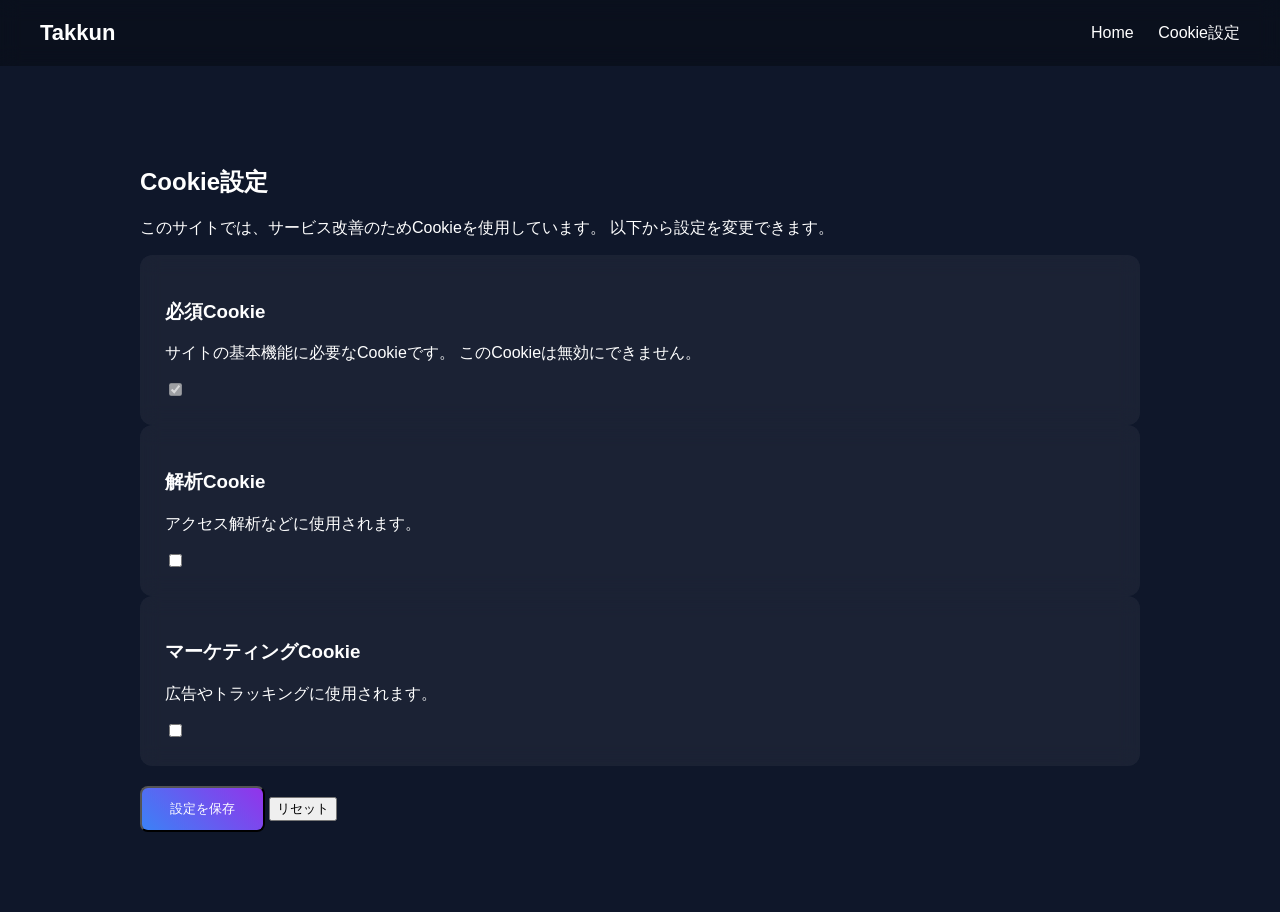
==== cookie.html @ fd5498a6 "Create cookie.html" ====
<!DOCTYPE html>
<html lang="ja">
<head>

<meta charset="UTF-8">
<meta name="viewport" content="width=device-width, initial-scale=1.0">

<title>Cookie設定</title>

<link rel="stylesheet" href="style.css">

</head>

<body>

<header>

<div class="logo">Takkun</div>

<nav>
<a href="index.html">Home</a>
<a href="cookie.html">Cookie設定</a>
</nav>

</header>

<section class="cookiePage">

<h1>Cookie設定</h1>

<p>
このサイトでは、サービス改善のためCookieを使用しています。
以下から設定を変更できます。
</p>

<div class="glass cookieCard">

<h3>必須Cookie</h3>

<p>
サイトの基本機能に必要なCookieです。  
このCookieは無効にできません。
</p>

<label class="switch">
<input type="checkbox" checked disabled>
<span class="slider"></span>
</label>

</div>


<div class="glass cookieCard">

<h3>解析Cookie</h3>

<p>
アクセス解析などに使用されます。
</p>

<label class="switch">
<input type="checkbox" id="analyticsCookie">
<span class="slider"></span>
</label>

</div>


<div class="glass cookieCard">

<h3>マーケティングCookie</h3>

<p>
広告やトラッキングに使用されます。
</p>

<label class="switch">
<input type="checkbox" id="marketingCookie">
<span class="slider"></span>
</label>

</div>


<div class="cookieButtons">

<button class="mainButton" onclick="saveCookieSettings()">
設定を保存
</button>

<button onclick="resetCookieSettings()">
リセット
</button>

</div>

</section>

<script src="script.js"></script>

</body>
</html>
---- style.css ----
body{

margin:0;
font-family:Arial, sans-serif;
color:white;
background:#0f172a;
overflow-x:hidden;

}

#particles-js{

position:fixed;
width:100%;
height:100%;
z-index:-1;

}

header{

display:flex;
justify-content:space-between;
align-items:center;
padding:20px 40px;
background:rgba(0,0,0,0.3);
backdrop-filter:blur(10px);

}

.logo{

font-size:22px;
font-weight:bold;

}

nav a{

margin-left:20px;
text-decoration:none;
color:white;

}

.hero{

height:80vh;
display:flex;
flex-direction:column;
justify-content:center;
align-items:center;
text-align:center;

}

.title{

font-size:64px;
margin:0;

}

.subtitle{

opacity:0.8;

}

.mainButton{

margin-top:20px;
padding:12px 28px;
background:linear-gradient(45deg,#3b82f6,#9333ea);
border-radius:8px;
text-decoration:none;
color:white;

}

section{

max-width:1000px;
margin:auto;
padding:80px 20px;

}

.grid{

display:grid;
grid-template-columns:repeat(auto-fit,minmax(250px,1fr));
gap:20px;

}

.glass{

background:rgba(255,255,255,0.05);
backdrop-filter:blur(10px);
border-radius:12px;
padding:25px;

}

.card{

transition:0.3s;

}

.card:hover{

transform:translateY(-6px);

}

footer{

text-align:center;
padding:40px;

}

#announcement{

background:#2563eb;
padding:10px;
text-align:center;

}

#announcement button{

margin-left:10px;

}

#cookieBanner{

position:fixed;
bottom:0;
width:100%;
background:#020617;
padding:15px;
display:flex;
justify-content:center;
gap:20px;

}

.reveal{

opacity:0;
transform:translateY(30px);
transition:1s;

}

.reveal.active{

opacity:1;
transform:translateY(0);

}

.cardLink{

text-decoration:none;
color:white;
display:block;

}
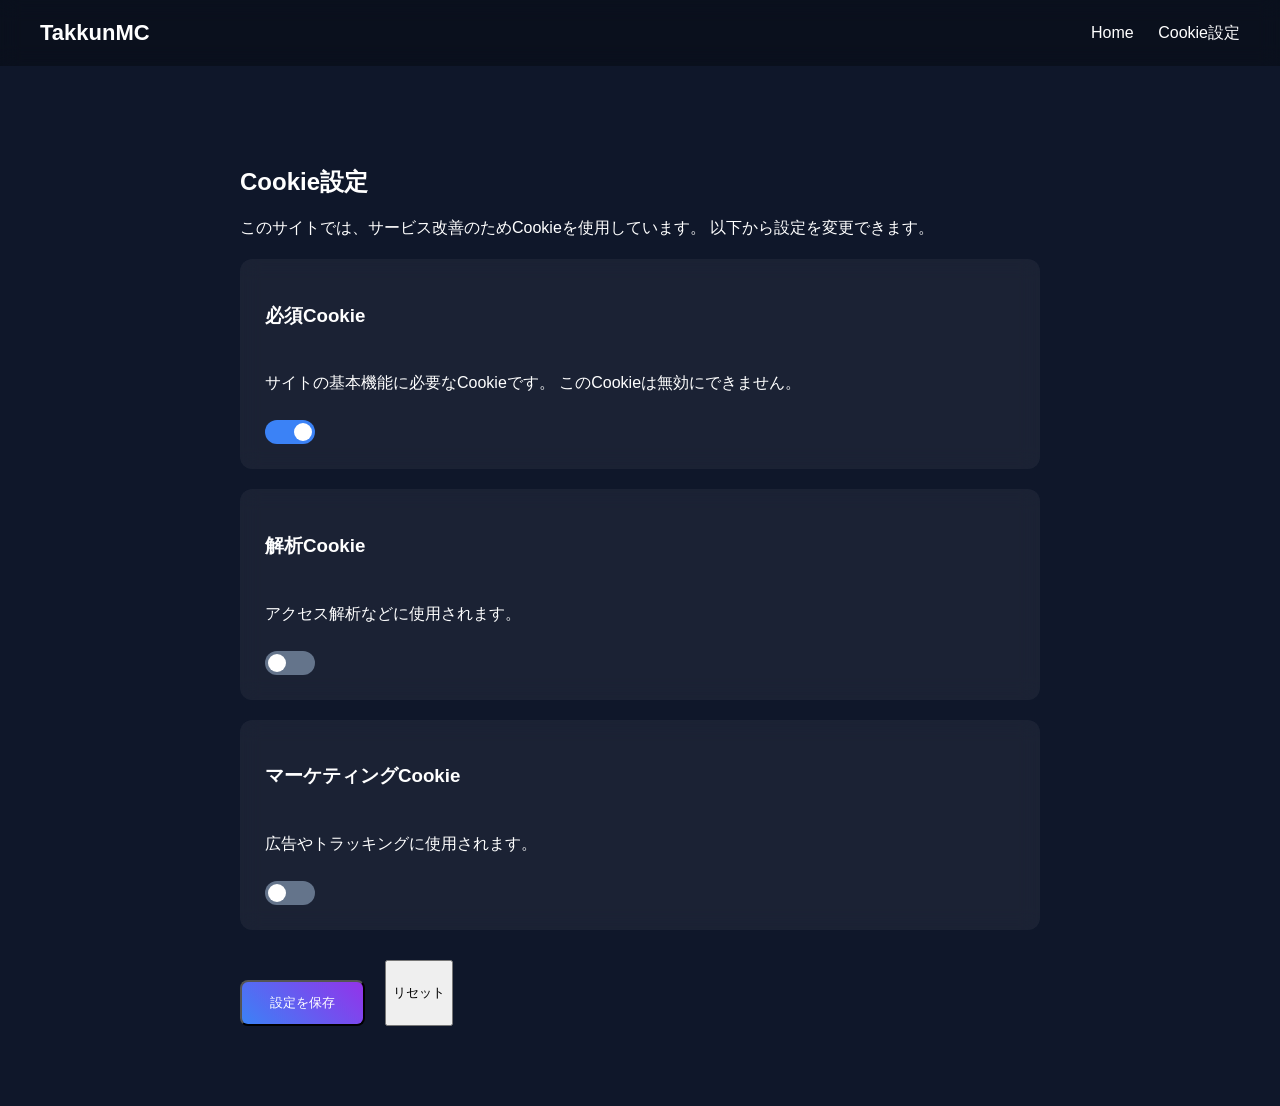
==== commit 48fa3db3: "Update cookie.html" ====
--- a/cookie.html
+++ b/cookie.html
@@ -15,7 +15,7 @@
 
 <header>
 
-<div class="logo">Takkun</div>
+<div class="logo">TakkunMC</div>
 
 <nav>
 <a href="index.html">Home</a>
--- a/style.css
+++ b/style.css
@@ -171,3 +171,142 @@
 display:block;
 
 }
+
+.cookiePage{
+
+max-width:800px;
+margin:auto;
+padding:80px 20px;
+
+}
+
+.cookieCard{
+
+margin-top:20px;
+display:flex;
+flex-direction:column;
+gap:10px;
+
+}
+
+.cookieButtons{
+
+margin-top:30px;
+display:flex;
+gap:20px;
+
+}
+
+
+.switch{
+
+position:relative;
+display:inline-block;
+width:50px;
+height:24px;
+
+}
+
+.switch input{
+
+opacity:0;
+width:0;
+height:0;
+
+}
+
+.slider{
+
+position:absolute;
+cursor:pointer;
+top:0;
+left:0;
+right:0;
+bottom:0;
+background:#64748b;
+border-radius:24px;
+transition:0.3s;
+
+}
+
+.slider:before{
+
+position:absolute;
+content:"";
+height:18px;
+width:18px;
+left:3px;
+bottom:3px;
+background:white;
+border-radius:50%;
+transition:0.3s;
+
+}
+
+input:checked + .slider{
+
+background:#3b82f6;
+
+}
+
+input:checked + .slider:before{
+
+transform:translateX(26px);
+
+}
+
+#loader{
+
+position:fixed;
+top:0;
+left:0;
+width:100%;
+height:100%;
+background:#0f172a;
+display:flex;
+align-items:center;
+justify-content:center;
+z-index:9999;
+
+}
+
+.loaderContent{
+
+text-align:center;
+color:white;
+
+}
+
+.loaderLogo{
+
+font-size:40px;
+font-weight:bold;
+margin-bottom:20px;
+
+}
+
+.loaderSpinner{
+
+width:50px;
+height:50px;
+border:5px solid rgba(255,255,255,0.2);
+border-top:5px solid #3b82f6;
+border-radius:50%;
+animation:spin 1s linear infinite;
+margin:auto;
+
+}
+
+@keyframes spin{
+
+0%{transform:rotate(0deg);}
+100%{transform:rotate(360deg);}
+
+}
+
+.loaderFade{
+
+opacity:0;
+transition:opacity 0.5s;
+
+}
